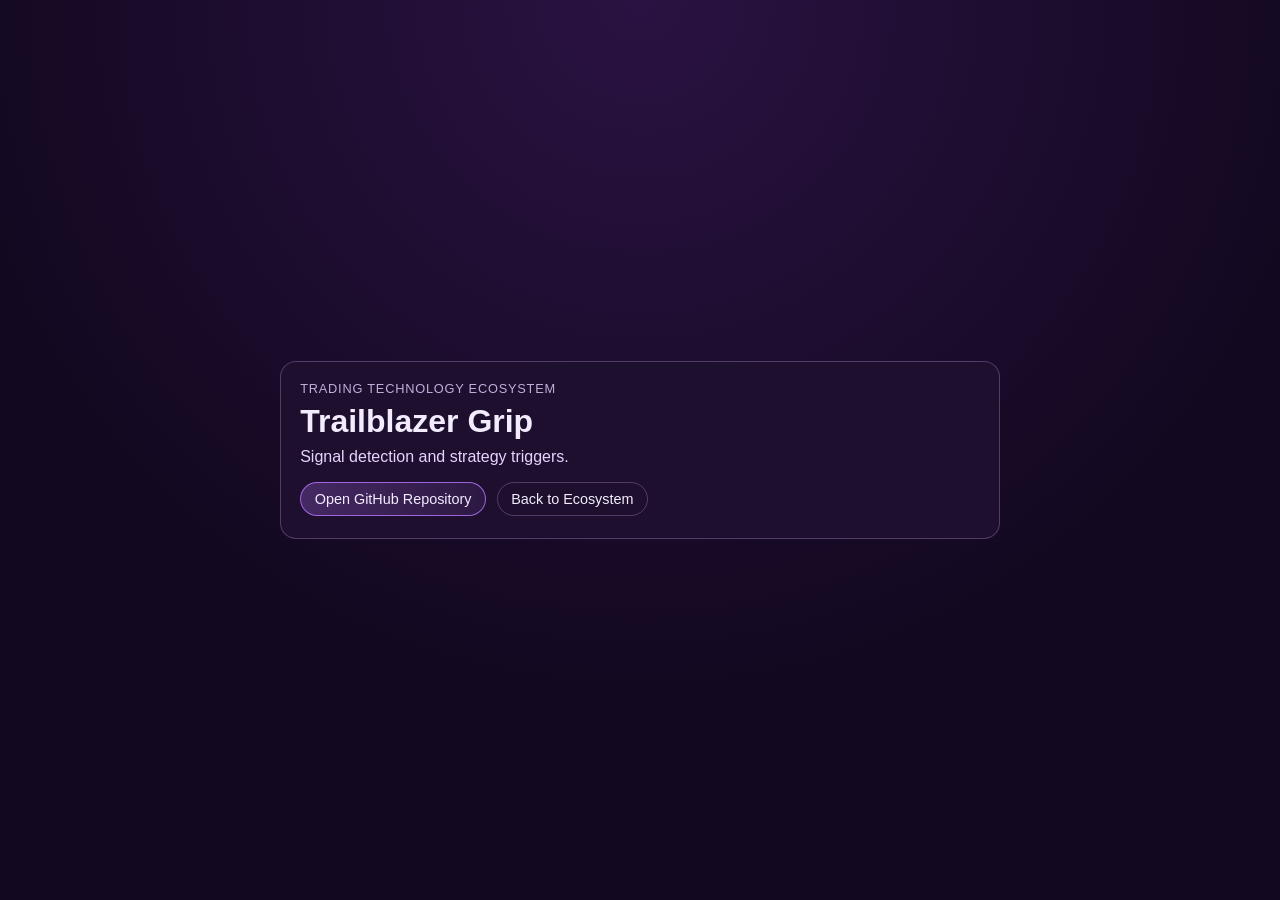
==== pages/trailblazer-grip.html @ 0344068c "Update: script.js" ====
<!doctype html>
<html lang="en">
  <head>
    <meta charset="UTF-8" />
    <meta name="viewport" content="width=device-width, initial-scale=1.0" />
    <title>Trailblazer Grip</title>
    <style>
      :root { --bg-1:#12081f; --bg-2:#2a1242; --card:rgba(30,16,46,.94); --text:#f3ecff; --muted:#c0aedb; --line:rgba(214,176,255,.28); }
      * { box-sizing: border-box; }
      body { margin:0; min-height:100vh; display:grid; place-items:center; padding:1rem; font-family:"Segoe UI",Roboto,Arial,sans-serif; color:var(--text); background:radial-gradient(circle at 50% 0%,var(--bg-2),var(--bg-1) 65%); }
      .card { width:min(720px,94vw); border:1px solid var(--line); border-radius:16px; background:var(--card); padding:1.2rem 1.2rem 1.35rem; }
      .eyebrow { margin:0; color:var(--muted); font-size:.8rem; letter-spacing:.06em; text-transform:uppercase; }
      h1 { margin:.45rem 0; font-size:clamp(1.45rem,3vw,2rem); }
      .summary { margin:0; color:#e6d4ff; }
      .actions { margin-top:1rem; display:flex; flex-wrap:wrap; gap:.65rem; }
      .btn { text-decoration:none; border:1px solid var(--line); color:var(--text); padding:.52rem .85rem; border-radius:999px; font-size:.9rem; }
      .btn.primary { border-color:rgba(184,116,255,.82); background:linear-gradient(90deg,rgba(184,116,255,.26),rgba(184,116,255,.1)); }
    </style>
  </head>
  <body>
    <main class="card">
      <p class="eyebrow">Trading Technology Ecosystem</p>
      <h1>Trailblazer Grip</h1>
      <p class="summary">Signal detection and strategy triggers.</p>
      <div class="actions">
        <a class="btn primary" href="https://github.com/sushen/TrailblazerGrip" target="_blank" rel="noopener noreferrer">Open GitHub Repository</a>
        <a class="btn" href="../index.html">Back to Ecosystem</a>
      </div>
    </main>
  </body>
</html>
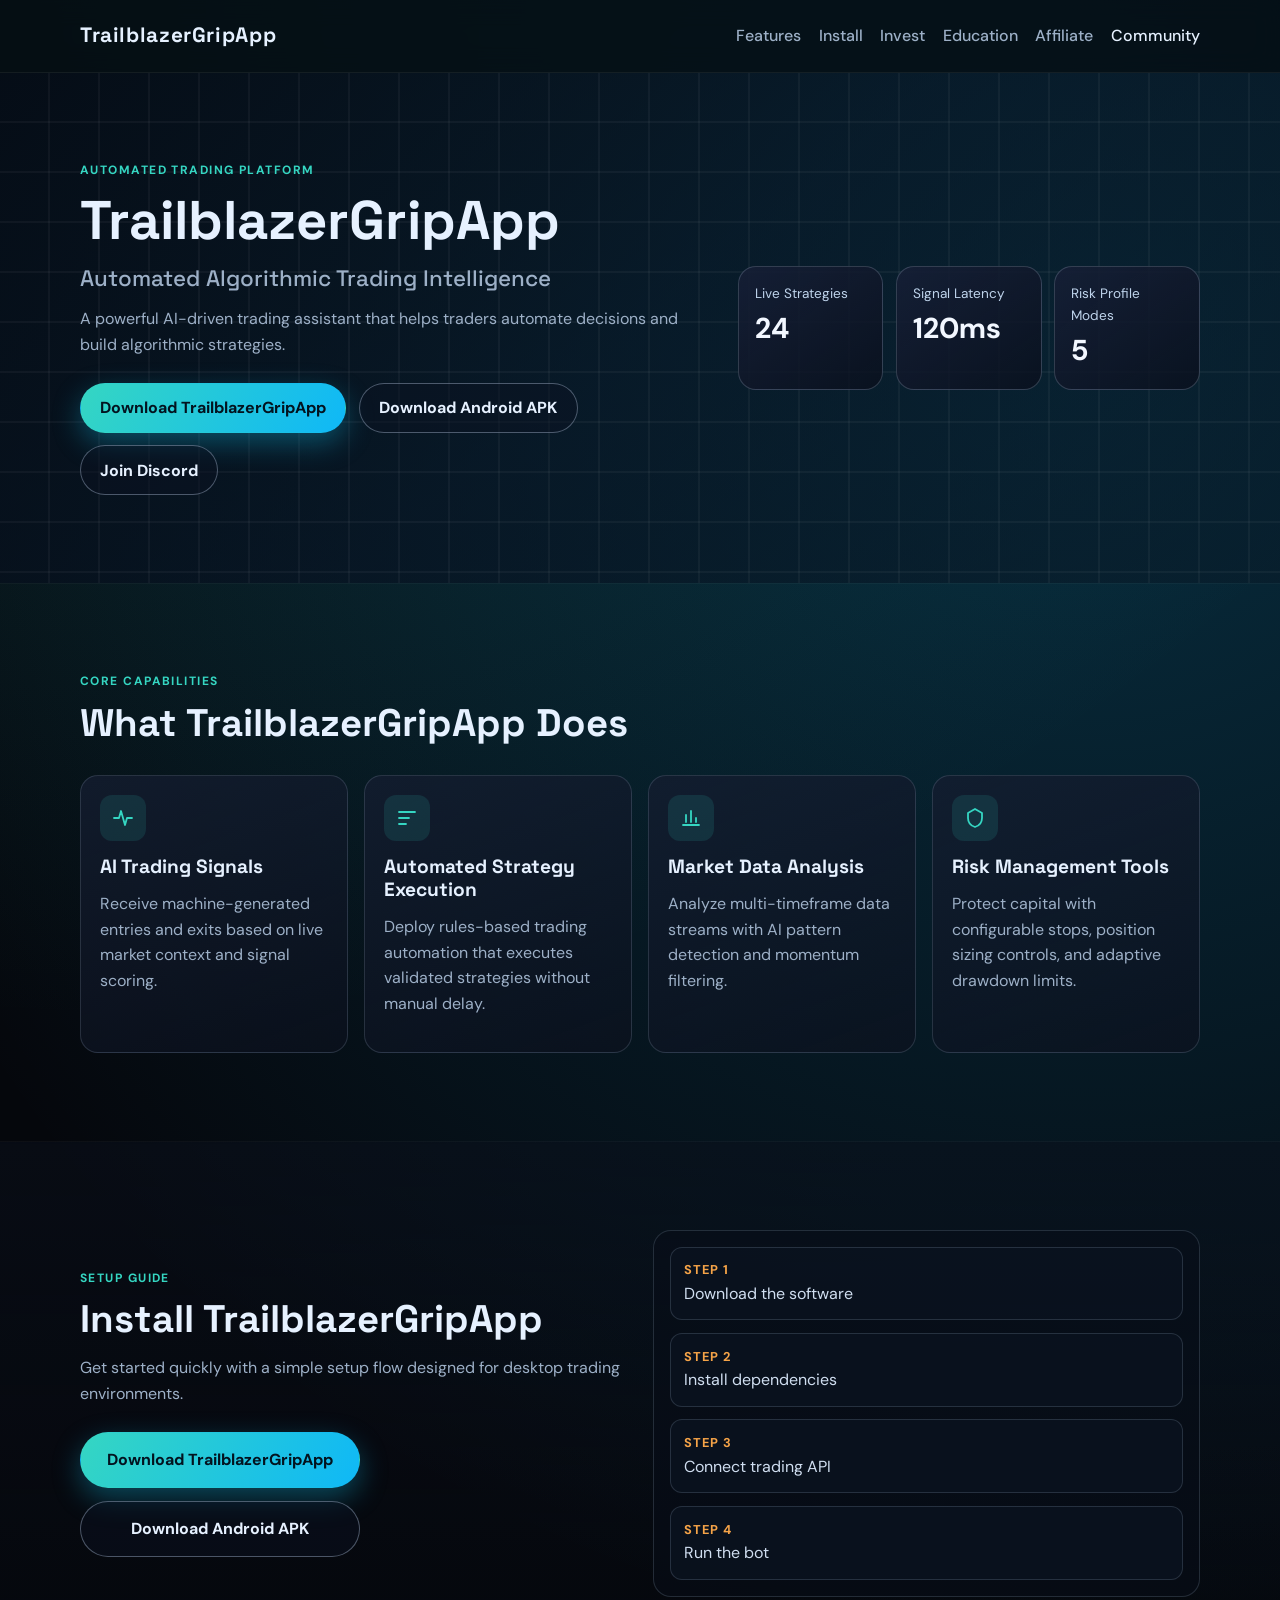
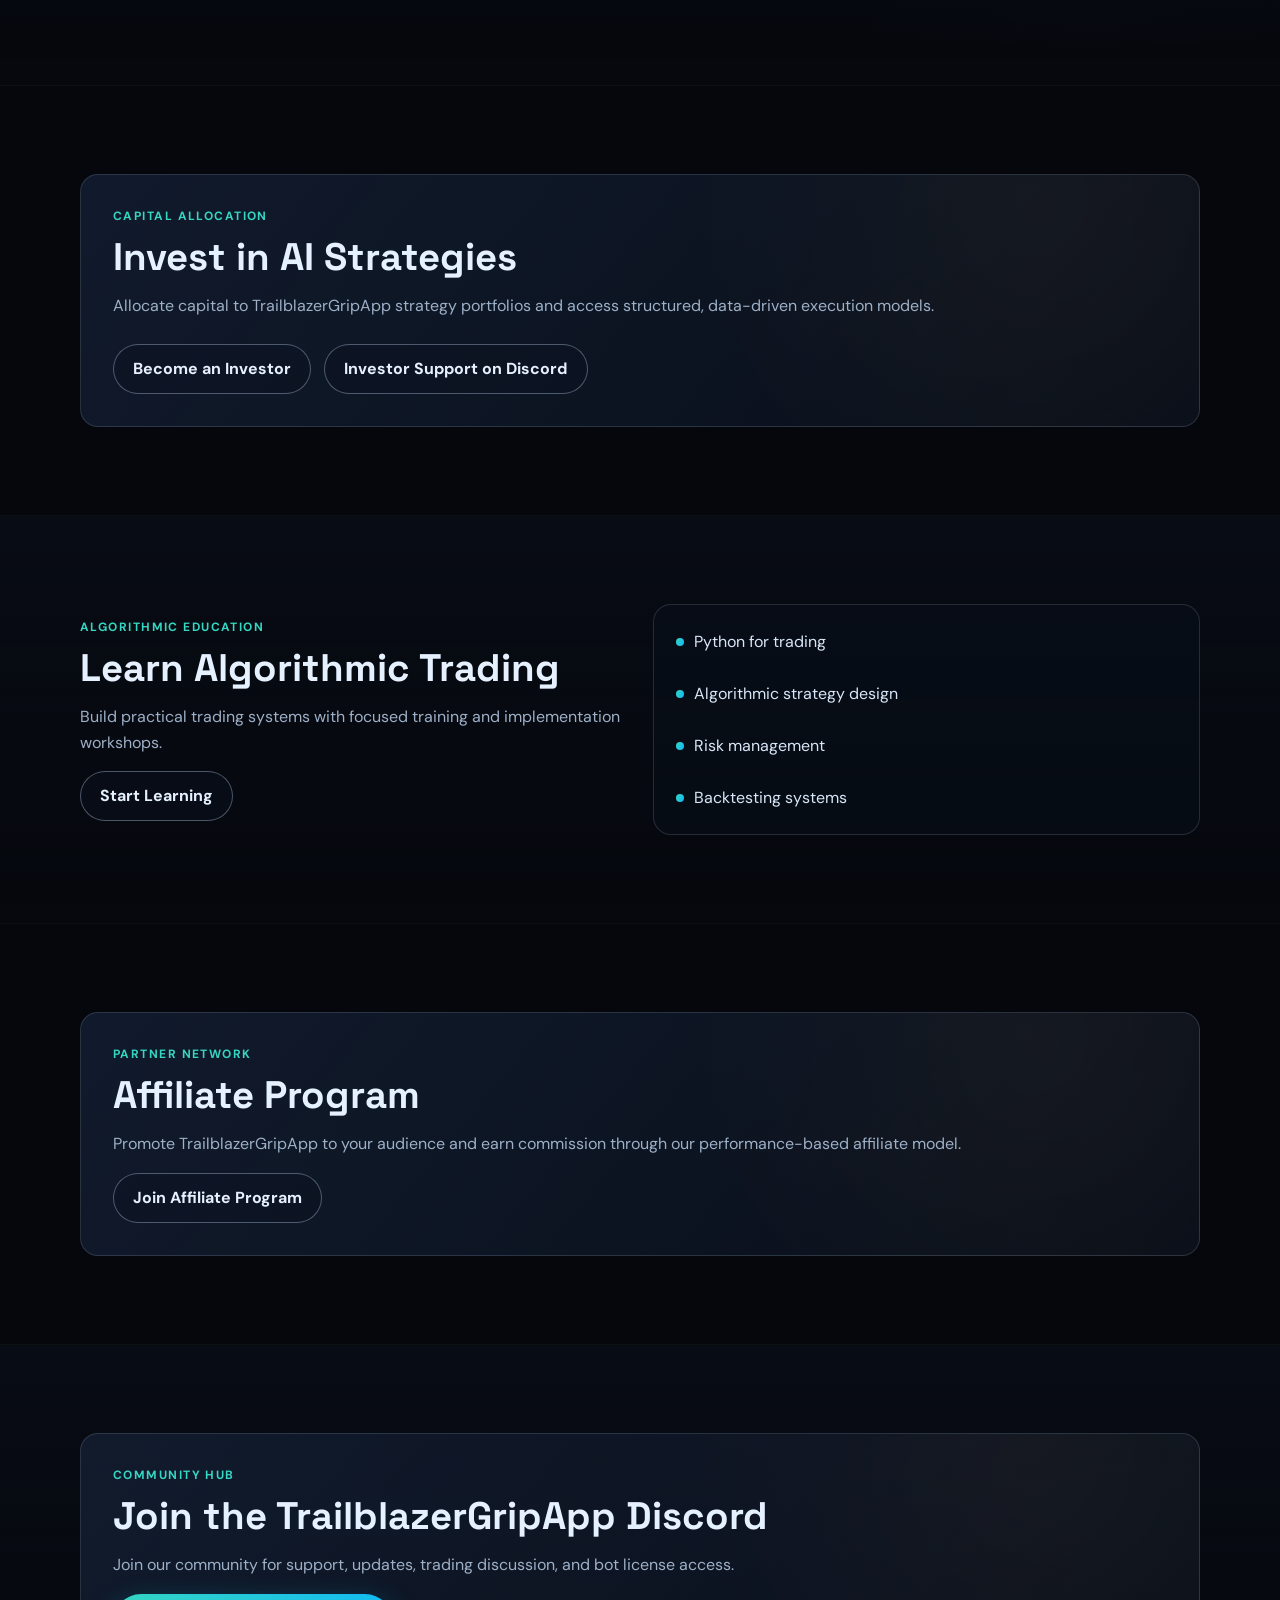
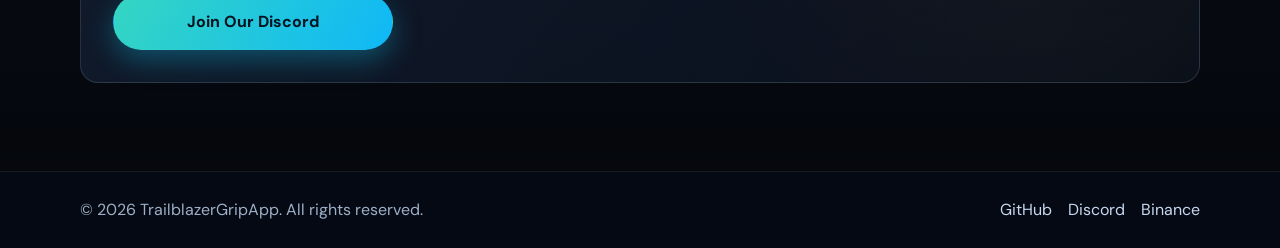
==== commit ca8e89ef: "Update: script.js" ====
--- a/pages/trailblazer-grip.html
+++ b/pages/trailblazer-grip.html
@@ -1,31 +1,774 @@
-<!doctype html>
+<!DOCTYPE html>
 <html lang="en">
-  <head>
-    <meta charset="UTF-8" />
-    <meta name="viewport" content="width=device-width, initial-scale=1.0" />
-    <title>Trailblazer Grip</title>
-    <style>
-      :root { --bg-1:#12081f; --bg-2:#2a1242; --card:rgba(30,16,46,.94); --text:#f3ecff; --muted:#c0aedb; --line:rgba(214,176,255,.28); }
-      * { box-sizing: border-box; }
-      body { margin:0; min-height:100vh; display:grid; place-items:center; padding:1rem; font-family:"Segoe UI",Roboto,Arial,sans-serif; color:var(--text); background:radial-gradient(circle at 50% 0%,var(--bg-2),var(--bg-1) 65%); }
-      .card { width:min(720px,94vw); border:1px solid var(--line); border-radius:16px; background:var(--card); padding:1.2rem 1.2rem 1.35rem; }
-      .eyebrow { margin:0; color:var(--muted); font-size:.8rem; letter-spacing:.06em; text-transform:uppercase; }
-      h1 { margin:.45rem 0; font-size:clamp(1.45rem,3vw,2rem); }
-      .summary { margin:0; color:#e6d4ff; }
-      .actions { margin-top:1rem; display:flex; flex-wrap:wrap; gap:.65rem; }
-      .btn { text-decoration:none; border:1px solid var(--line); color:var(--text); padding:.52rem .85rem; border-radius:999px; font-size:.9rem; }
-      .btn.primary { border-color:rgba(184,116,255,.82); background:linear-gradient(90deg,rgba(184,116,255,.26),rgba(184,116,255,.1)); }
-    </style>
-  </head>
-  <body>
-    <main class="card">
-      <p class="eyebrow">Trading Technology Ecosystem</p>
-      <h1>Trailblazer Grip</h1>
-      <p class="summary">Signal detection and strategy triggers.</p>
-      <div class="actions">
-        <a class="btn primary" href="https://github.com/sushen/TrailblazerGrip" target="_blank" rel="noopener noreferrer">Open GitHub Repository</a>
-        <a class="btn" href="../index.html">Back to Ecosystem</a>
+<head>
+  <meta charset="UTF-8">
+  <meta name="viewport" content="width=device-width, initial-scale=1.0">
+  <meta name="description" content="TrailblazerGripApp is an automated algorithmic trading intelligence platform for software downloads, strategy investment, education, and community support.">
+  <meta name="keywords" content="TrailblazerGripApp, algorithmic trading, trading bot, AI signals, backtesting, risk management">
+  <meta name="author" content="TrailblazerGripApp">
+  <meta property="og:title" content="TrailblazerGripApp | Automated Algorithmic Trading Intelligence">
+  <meta property="og:description" content="Download TrailblazerGripApp, learn algorithmic trading, invest in AI strategies, and join the Discord community.">
+  <meta property="og:type" content="website">
+  <meta property="og:url" content="https://sushen.github.io/TrailblazerGripApp/">
+  <title>TrailblazerGripApp | Automated Algorithmic Trading Intelligence</title>
+  <link rel="preconnect" href="https://fonts.googleapis.com">
+  <link rel="preconnect" href="https://fonts.gstatic.com" crossorigin>
+  <link href="https://fonts.googleapis.com/css2?family=Space+Grotesk:wght@400;500;600;700&family=DM+Sans:wght@400;500;700&display=swap" rel="stylesheet">
+  <style>
+    :root {
+      --bg-primary: #05070c;
+      --bg-secondary: #0c1220;
+      --bg-card: #111a2f;
+      --text-primary: #e6f1ff;
+      --text-muted: #9db0c7;
+      --accent: #35d6c2;
+      --accent-strong: #0fb8f7;
+      --accent-warm: #f6a448;
+      --line: rgba(167, 193, 218, 0.2);
+      --shadow: 0 14px 40px rgba(3, 8, 18, 0.45);
+      --radius: 18px;
+      --container: 1120px;
+    }
+
+    *,
+    *::before,
+    *::after {
+      box-sizing: border-box;
+    }
+
+    html {
+      scroll-behavior: smooth;
+    }
+
+    body {
+      margin: 0;
+      font-family: "DM Sans", "Segoe UI", sans-serif;
+      background:
+        radial-gradient(circle at 10% -20%, rgba(53, 214, 194, 0.2), transparent 40%),
+        radial-gradient(circle at 85% 10%, rgba(15, 184, 247, 0.22), transparent 40%),
+        var(--bg-primary);
+      color: var(--text-primary);
+      line-height: 1.6;
+    }
+
+    a {
+      color: inherit;
+      text-decoration: none;
+    }
+
+    .container {
+      width: min(100% - 2rem, var(--container));
+      margin-inline: auto;
+    }
+
+    .section-padding {
+      padding: 4.5rem 0;
+    }
+
+    .section {
+      border-top: 1px solid rgba(255, 255, 255, 0.03);
+    }
+
+    .section.alt {
+      background: linear-gradient(180deg, rgba(10, 16, 28, 0.5), rgba(9, 14, 24, 0.05));
+    }
+
+    .eyebrow {
+      color: var(--accent);
+      font-weight: 700;
+      letter-spacing: 0.12em;
+      font-size: 0.75rem;
+      margin: 0 0 0.5rem;
+    }
+
+    h1,
+    h2,
+    h3,
+    h4 {
+      font-family: "Space Grotesk", "Trebuchet MS", sans-serif;
+      margin: 0 0 0.8rem;
+      line-height: 1.2;
+    }
+
+    h1 {
+      font-size: clamp(2rem, 8vw, 3.4rem);
+    }
+
+    h2 {
+      color: var(--text-muted);
+      font-size: clamp(1.05rem, 3.8vw, 1.4rem);
+      font-weight: 500;
+    }
+
+    h3 {
+      font-size: clamp(1.5rem, 6vw, 2.4rem);
+    }
+
+    h4 {
+      font-size: 1.2rem;
+    }
+
+    p {
+      margin: 0 0 1rem;
+      color: var(--text-muted);
+    }
+
+    .site-header {
+      position: sticky;
+      top: 0;
+      z-index: 999;
+      backdrop-filter: blur(12px);
+      background: rgba(5, 8, 14, 0.76);
+      border-bottom: 1px solid rgba(255, 255, 255, 0.06);
+    }
+
+    .navbar {
+      min-height: 72px;
+      display: flex;
+      align-items: center;
+      justify-content: space-between;
+      gap: 1rem;
+    }
+
+    .brand {
+      font-family: "Space Grotesk", sans-serif;
+      font-size: 1.3rem;
+      font-weight: 700;
+      letter-spacing: 0.03em;
+    }
+
+    .nav-toggle {
+      width: 44px;
+      height: 44px;
+      border: 1px solid var(--line);
+      border-radius: 10px;
+      background: rgba(14, 20, 34, 0.9);
+      display: inline-flex;
+      flex-direction: column;
+      justify-content: center;
+      gap: 5px;
+      padding: 0 10px;
+      cursor: pointer;
+    }
+
+    .nav-toggle span {
+      display: block;
+      height: 2px;
+      width: 100%;
+      background: var(--text-primary);
+      transition: transform 0.2s ease, opacity 0.2s ease;
+    }
+
+    .nav-menu {
+      position: absolute;
+      top: 72px;
+      right: 1rem;
+      left: 1rem;
+      margin: 0;
+      padding: 1rem;
+      list-style: none;
+      background: rgba(10, 16, 28, 0.96);
+      border: 1px solid var(--line);
+      border-radius: 14px;
+      box-shadow: var(--shadow);
+      display: grid;
+      gap: 0.7rem;
+      opacity: 0;
+      visibility: hidden;
+      transform: translateY(-10px);
+      transition: opacity 0.2s ease, transform 0.2s ease, visibility 0.2s ease;
+    }
+
+    .nav-menu a {
+      color: var(--text-muted);
+      font-weight: 500;
+    }
+
+    .nav-menu a:hover,
+    .nav-menu a:focus-visible,
+    .nav-menu a.is-active {
+      color: var(--text-primary);
+    }
+
+    .nav-open .nav-menu {
+      opacity: 1;
+      visibility: visible;
+      transform: translateY(0);
+    }
+
+    .nav-open .nav-toggle span:nth-child(1) {
+      transform: translateY(7px) rotate(45deg);
+    }
+
+    .nav-open .nav-toggle span:nth-child(2) {
+      opacity: 0;
+    }
+
+    .nav-open .nav-toggle span:nth-child(3) {
+      transform: translateY(-7px) rotate(-45deg);
+    }
+
+    .hero {
+      position: relative;
+      overflow: hidden;
+      background:
+        linear-gradient(140deg, rgba(5, 12, 22, 0.96) 0%, rgba(7, 18, 34, 0.7) 50%, rgba(8, 26, 40, 0.55) 100%);
+    }
+
+    .hero::after {
+      content: "";
+      position: absolute;
+      inset: 0;
+      background-image:
+        linear-gradient(transparent 95%, rgba(255, 255, 255, 0.04) 96%),
+        linear-gradient(90deg, transparent 95%, rgba(255, 255, 255, 0.04) 96%);
+      background-size: 50px 50px;
+      pointer-events: none;
+    }
+
+    .hero-grid {
+      position: relative;
+      z-index: 2;
+      display: grid;
+      gap: 2rem;
+    }
+
+    .hero-description {
+      max-width: 62ch;
+    }
+
+    .hero-actions {
+      margin-top: 1.6rem;
+      display: flex;
+      flex-wrap: wrap;
+      gap: 0.8rem;
+    }
+
+    .btn {
+      display: inline-flex;
+      align-items: center;
+      justify-content: center;
+      gap: 0.4rem;
+      min-height: 46px;
+      padding: 0.7rem 1.2rem;
+      border-radius: 999px;
+      border: 1px solid transparent;
+      font-weight: 700;
+      transition: transform 0.2s ease, box-shadow 0.2s ease, border-color 0.2s ease, background 0.2s ease;
+    }
+
+    .btn:hover,
+    .btn:focus-visible {
+      transform: translateY(-2px);
+    }
+
+    .btn-primary {
+      color: #03131f;
+      background: linear-gradient(120deg, var(--accent), var(--accent-strong));
+      box-shadow: 0 10px 28px rgba(16, 188, 232, 0.35);
+    }
+
+    .btn-secondary {
+      border-color: rgba(157, 176, 199, 0.45);
+      background: rgba(13, 19, 34, 0.45);
+      color: var(--text-primary);
+    }
+
+    .btn-secondary:hover,
+    .btn-secondary:focus-visible {
+      border-color: var(--accent);
+      box-shadow: 0 10px 28px rgba(53, 214, 194, 0.2);
+    }
+
+    .btn-large {
+      min-height: 56px;
+      min-width: min(100%, 280px);
+      font-size: 1rem;
+    }
+
+    .hero-panel {
+      display: grid;
+      gap: 0.8rem;
+    }
+
+    .stat-card {
+      border: 1px solid rgba(157, 176, 199, 0.26);
+      border-radius: var(--radius);
+      background: linear-gradient(145deg, rgba(22, 31, 54, 0.92), rgba(10, 15, 28, 0.78));
+      padding: 1rem;
+    }
+
+    .stat-card p {
+      margin: 0;
+      font-size: 0.85rem;
+      color: #bed3eb;
+    }
+
+    .stat-card strong {
+      font-size: 1.8rem;
+      color: #f2f7ff;
+    }
+
+    .section-head {
+      max-width: 760px;
+    }
+
+    .feature-grid {
+      margin-top: 1.8rem;
+      display: grid;
+      gap: 1rem;
+    }
+
+    .feature-card {
+      border: 1px solid rgba(157, 176, 199, 0.2);
+      border-radius: var(--radius);
+      background: linear-gradient(160deg, rgba(20, 29, 48, 0.8), rgba(12, 17, 30, 0.65));
+      padding: 1.2rem;
+      transition: transform 0.25s ease, border-color 0.25s ease, box-shadow 0.25s ease;
+    }
+
+    .feature-card:hover {
+      transform: translateY(-4px);
+      border-color: rgba(53, 214, 194, 0.7);
+      box-shadow: 0 14px 28px rgba(5, 10, 21, 0.4);
+    }
+
+    .feature-icon {
+      width: 46px;
+      height: 46px;
+      border-radius: 12px;
+      display: grid;
+      place-items: center;
+      margin-bottom: 0.9rem;
+      background: rgba(53, 214, 194, 0.12);
+    }
+
+    .feature-icon svg {
+      width: 24px;
+      height: 24px;
+      fill: none;
+      stroke: var(--accent);
+      stroke-width: 1.8;
+      stroke-linecap: round;
+      stroke-linejoin: round;
+    }
+
+    .split-grid {
+      display: grid;
+      gap: 1.6rem;
+    }
+
+    .step-list {
+      margin: 0;
+      padding: 1rem;
+      list-style: none;
+      border-radius: var(--radius);
+      border: 1px solid rgba(157, 176, 199, 0.2);
+      background: rgba(8, 14, 24, 0.55);
+      display: grid;
+      gap: 0.8rem;
+    }
+
+    .step-list li {
+      border: 1px solid rgba(157, 176, 199, 0.2);
+      border-radius: 12px;
+      padding: 0.8rem;
+      color: #d0def0;
+      background: rgba(11, 19, 32, 0.8);
+    }
+
+    .step-list span {
+      display: block;
+      color: var(--accent-warm);
+      font-size: 0.8rem;
+      font-weight: 700;
+      letter-spacing: 0.08em;
+      text-transform: uppercase;
+    }
+
+    .topic-list {
+      margin: 0;
+      padding: 1rem;
+      list-style: none;
+      border-radius: var(--radius);
+      border: 1px solid rgba(157, 176, 199, 0.2);
+      background: rgba(9, 16, 26, 0.55);
+      display: grid;
+      gap: 0.65rem;
+    }
+
+    .topic-list li {
+      position: relative;
+      padding: 0.5rem 0.5rem 0.5rem 1.5rem;
+      color: #d8e6f7;
+    }
+
+    .topic-list li::before {
+      content: "";
+      position: absolute;
+      left: 0.4rem;
+      top: 50%;
+      width: 8px;
+      height: 8px;
+      border-radius: 50%;
+      transform: translateY(-50%);
+      background: linear-gradient(120deg, var(--accent), var(--accent-strong));
+    }
+
+    .cta-block {
+      border: 1px solid rgba(157, 176, 199, 0.2);
+      border-radius: var(--radius);
+      background:
+        linear-gradient(130deg, rgba(19, 29, 48, 0.9), rgba(10, 18, 30, 0.72)),
+        radial-gradient(circle at 85% 10%, rgba(246, 164, 72, 0.2), transparent 35%);
+      padding: 1.4rem;
+    }
+
+    .site-footer {
+      padding: 1.6rem 0;
+      border-top: 1px solid rgba(255, 255, 255, 0.08);
+      background: #050913;
+    }
+
+    .footer-content {
+      display: flex;
+      flex-direction: column;
+      gap: 0.8rem;
+    }
+
+    .footer-content p {
+      margin: 0;
+    }
+
+    .footer-links {
+      display: flex;
+      gap: 1rem;
+    }
+
+    .footer-links a {
+      color: #c6d8ef;
+    }
+
+    .footer-links a:hover,
+    .footer-links a:focus-visible {
+      color: var(--accent);
+    }
+
+    .reveal {
+      opacity: 0;
+      transform: translateY(20px);
+      transition: opacity 0.6s ease, transform 0.6s ease;
+    }
+
+    .reveal.in-view {
+      opacity: 1;
+      transform: translateY(0);
+    }
+
+    @media (min-width: 700px) {
+      .section-padding {
+        padding: 5.5rem 0;
+      }
+
+      .feature-grid {
+        grid-template-columns: repeat(2, minmax(0, 1fr));
+      }
+
+      .hero-panel {
+        grid-template-columns: repeat(3, minmax(0, 1fr));
+      }
+    }
+
+    @media (min-width: 920px) {
+      .nav-toggle {
+        display: none;
+      }
+
+      .nav-menu {
+        position: static;
+        opacity: 1;
+        visibility: visible;
+        transform: none;
+        display: flex;
+        gap: 1.1rem;
+        border: 0;
+        background: transparent;
+        box-shadow: none;
+        padding: 0;
+      }
+
+      .hero-grid {
+        grid-template-columns: 1.15fr 0.85fr;
+        align-items: center;
+      }
+
+      .split-grid {
+        grid-template-columns: 1fr 1fr;
+        align-items: center;
+      }
+
+      .feature-grid {
+        grid-template-columns: repeat(4, minmax(0, 1fr));
+      }
+
+      .cta-block {
+        padding: 2rem;
+      }
+
+      .footer-content {
+        flex-direction: row;
+        justify-content: space-between;
+        align-items: center;
+      }
+    }
+
+    @media (prefers-reduced-motion: reduce) {
+      html {
+        scroll-behavior: auto;
+      }
+
+      * {
+        animation-duration: 0.01ms !important;
+        animation-iteration-count: 1 !important;
+        transition-duration: 0.01ms !important;
+      }
+    }
+  </style>
+</head>
+<body>
+  <header class="site-header" id="top">
+    <nav class="navbar container" aria-label="Primary">
+      <a class="brand" href="#top">TrailblazerGripApp</a>
+      <button class="nav-toggle" type="button" aria-expanded="false" aria-controls="nav-menu" aria-label="Toggle menu">
+        <span></span>
+        <span></span>
+        <span></span>
+      </button>
+      <ul class="nav-menu" id="nav-menu">
+        <li><a href="#features">Features</a></li>
+        <li><a href="#install">Install</a></li>
+        <li><a href="#invest">Invest</a></li>
+        <li><a href="#education">Education</a></li>
+        <li><a href="#affiliate">Affiliate</a></li>
+        <li><a href="#community">Community</a></li>
+      </ul>
+    </nav>
+  </header>
+
+  <main>
+    <section class="hero section-padding">
+      <div class="container hero-grid">
+        <div class="hero-copy reveal">
+          <p class="eyebrow">AUTOMATED TRADING PLATFORM</p>
+          <h1>TrailblazerGripApp</h1>
+          <h2>Automated Algorithmic Trading Intelligence</h2>
+          <p class="hero-description">
+            A powerful AI-driven trading assistant that helps traders automate decisions and build algorithmic strategies.
+          </p>
+          <div class="hero-actions">
+            <a class="btn btn-primary" href="https://github.com/sushen/TrailblazerGrip/releases/download/v.4/Trailblazer.Grip_Setup_4.0.0.exe">Download TrailblazerGripApp</a>
+            <a class="btn btn-secondary" href="https://sushen.github.io/TrailblazerGripApp/downloads/TradingAiAndroid.apk" download>Download Android APK</a>
+            <a class="btn btn-secondary" href="https://discord.com/invite/GHjeawSYcp" target="_blank" rel="noopener noreferrer">Join Discord</a>
+          </div>
+        </div>
+        <div class="hero-panel reveal">
+          <div class="stat-card">
+            <p>Live Strategies</p>
+            <strong>24</strong>
+          </div>
+          <div class="stat-card">
+            <p>Signal Latency</p>
+            <strong>120ms</strong>
+          </div>
+          <div class="stat-card">
+            <p>Risk Profile Modes</p>
+            <strong>5</strong>
+          </div>
+        </div>
       </div>
-    </main>
-  </body>
+    </section>
+
+    <section class="section-padding section" id="features">
+      <div class="container">
+        <div class="section-head reveal">
+          <p class="eyebrow">CORE CAPABILITIES</p>
+          <h3>What TrailblazerGripApp Does</h3>
+        </div>
+        <div class="feature-grid">
+          <article class="feature-card reveal">
+            <div class="feature-icon" aria-hidden="true">
+              <svg viewBox="0 0 24 24" role="img"><path d="M3 12h5l2-7 4 14 2-7h5" /></svg>
+            </div>
+            <h4>AI Trading Signals</h4>
+            <p>Receive machine-generated entries and exits based on live market context and signal scoring.</p>
+          </article>
+          <article class="feature-card reveal">
+            <div class="feature-icon" aria-hidden="true">
+              <svg viewBox="0 0 24 24" role="img"><path d="M4 6h16M4 12h10M4 18h7" /></svg>
+            </div>
+            <h4>Automated Strategy Execution</h4>
+            <p>Deploy rules-based trading automation that executes validated strategies without manual delay.</p>
+          </article>
+          <article class="feature-card reveal">
+            <div class="feature-icon" aria-hidden="true">
+              <svg viewBox="0 0 24 24" role="img"><path d="M4 19h16M7 16V9m5 7V5m5 11v-4" /></svg>
+            </div>
+            <h4>Market Data Analysis</h4>
+            <p>Analyze multi-timeframe data streams with AI pattern detection and momentum filtering.</p>
+          </article>
+          <article class="feature-card reveal">
+            <div class="feature-icon" aria-hidden="true">
+              <svg viewBox="0 0 24 24" role="img"><path d="M12 3l7 4v5c0 5-3.2 7.8-7 9-3.8-1.2-7-4-7-9V7l7-4z" /></svg>
+            </div>
+            <h4>Risk Management Tools</h4>
+            <p>Protect capital with configurable stops, position sizing controls, and adaptive drawdown limits.</p>
+          </article>
+        </div>
+      </div>
+    </section>
+
+    <section class="section-padding section alt" id="install">
+      <div class="container split-grid">
+        <div class="section-head reveal">
+          <p class="eyebrow">SETUP GUIDE</p>
+          <h3>Install TrailblazerGripApp</h3>
+          <p>Get started quickly with a simple setup flow designed for desktop trading environments.</p>
+          <div class="hero-actions">
+            <a class="btn btn-primary btn-large" href="https://github.com/sushen/TrailblazerGrip/releases/download/v.4/Trailblazer.Grip_Setup_4.0.0.exe">Download TrailblazerGripApp</a>
+            <a class="btn btn-secondary btn-large" href="https://sushen.github.io/TrailblazerGripApp/downloads/TradingAiAndroid.apk" download>Download Android APK</a>
+          </div>
+        </div>
+        <ol class="step-list reveal" aria-label="Installation steps">
+          <li><span>Step 1</span>Download the software</li>
+          <li><span>Step 2</span>Install dependencies</li>
+          <li><span>Step 3</span>Connect trading API</li>
+          <li><span>Step 4</span>Run the bot</li>
+        </ol>
+      </div>
+    </section>
+
+    <section class="section-padding section" id="invest">
+      <div class="container cta-block reveal">
+        <p class="eyebrow">CAPITAL ALLOCATION</p>
+        <h3>Invest in AI Strategies</h3>
+        <p>Allocate capital to TrailblazerGripApp strategy portfolios and access structured, data-driven execution models.</p>
+        <div class="hero-actions">
+          <a class="btn btn-secondary" href="https://accounts.binance.com/en/register?ref=35023868" target="_blank" rel="noopener noreferrer">Become an Investor</a>
+          <a class="btn btn-secondary" href="https://discord.com/invite/GHjeawSYcp" target="_blank" rel="noopener noreferrer">Investor Support on Discord</a>
+        </div>
+      </div>
+    </section>
+
+    <section class="section-padding section alt" id="education">
+      <div class="container split-grid">
+        <div class="section-head reveal">
+          <p class="eyebrow">ALGORITHMIC EDUCATION</p>
+          <h3>Learn Algorithmic Trading</h3>
+          <p>Build practical trading systems with focused training and implementation workshops.</p>
+          <a class="btn btn-secondary" href="https://discord.com/invite/GHjeawSYcp" target="_blank" rel="noopener noreferrer">Start Learning</a>
+        </div>
+        <ul class="topic-list reveal">
+          <li>Python for trading</li>
+          <li>Algorithmic strategy design</li>
+          <li>Risk management</li>
+          <li>Backtesting systems</li>
+        </ul>
+      </div>
+    </section>
+
+    <section class="section-padding section" id="affiliate">
+      <div class="container cta-block reveal">
+        <p class="eyebrow">PARTNER NETWORK</p>
+        <h3>Affiliate Program</h3>
+        <p>Promote TrailblazerGripApp to your audience and earn commission through our performance-based affiliate model.</p>
+        <a class="btn btn-secondary" href="https://discord.com/invite/GHjeawSYcp" target="_blank" rel="noopener noreferrer">Join Affiliate Program</a>
+      </div>
+    </section>
+
+    <section class="section-padding section alt" id="community">
+      <div class="container cta-block reveal">
+        <p class="eyebrow">COMMUNITY HUB</p>
+        <h3>Join the TrailblazerGripApp Discord</h3>
+        <p>Join our community for support, updates, trading discussion, and bot license access.</p>
+        <a class="btn btn-primary btn-large" href="https://discord.com/invite/GHjeawSYcp" target="_blank" rel="noopener noreferrer">Join Our Discord</a>
+      </div>
+    </section>
+  </main>
+
+  <footer class="site-footer">
+    <div class="container footer-content">
+      <p>&copy; 2026 TrailblazerGripApp. All rights reserved.</p>
+      <div class="footer-links">
+        <a href="https://github.com/zrliqi/TradingAi" target="_blank" rel="noopener noreferrer">GitHub</a>
+        <a href="https://discord.com/invite/GHjeawSYcp" target="_blank" rel="noopener noreferrer">Discord</a>
+        <a href="https://accounts.binance.com/en/register?ref=35023868" target="_blank" rel="noopener noreferrer">Binance</a>
+      </div>
+    </div>
+  </footer>
+
+  <script>
+    const body = document.body;
+    const navToggle = document.querySelector(".nav-toggle");
+    const navMenu = document.querySelector(".nav-menu");
+    const navLinks = Array.from(document.querySelectorAll(".nav-menu a"));
+    const revealElements = document.querySelectorAll(".reveal");
+    const sectionTargets = document.querySelectorAll("main section[id]");
+
+    if (navToggle && navMenu) {
+      navToggle.addEventListener("click", () => {
+        const isOpen = body.classList.toggle("nav-open");
+        navToggle.setAttribute("aria-expanded", String(isOpen));
+      });
+
+      navLinks.forEach((link) => {
+        link.addEventListener("click", () => {
+          body.classList.remove("nav-open");
+          navToggle.setAttribute("aria-expanded", "false");
+        });
+      });
+    }
+
+    if ("IntersectionObserver" in window) {
+      const revealObserver = new IntersectionObserver(
+        (entries, observer) => {
+          entries.forEach((entry) => {
+            if (entry.isIntersecting) {
+              entry.target.classList.add("in-view");
+              observer.unobserve(entry.target);
+            }
+          });
+        },
+        { threshold: 0.2 }
+      );
+
+      revealElements.forEach((el) => revealObserver.observe(el));
+    } else {
+      revealElements.forEach((el) => el.classList.add("in-view"));
+    }
+
+    if ("IntersectionObserver" in window && sectionTargets.length) {
+      const sectionObserver = new IntersectionObserver(
+        (entries) => {
+          entries.forEach((entry) => {
+            if (!entry.isIntersecting) {
+              return;
+            }
+
+            const currentId = entry.target.getAttribute("id");
+            navLinks.forEach((link) => {
+              const isActive = link.getAttribute("href") === `#${currentId}`;
+              link.classList.toggle("is-active", isActive);
+            });
+          });
+        },
+        {
+          rootMargin: "-40% 0px -45% 0px",
+          threshold: 0.1
+        }
+      );
+
+      sectionTargets.forEach((section) => sectionObserver.observe(section));
+    }
+  </script>
+</body>
 </html>
